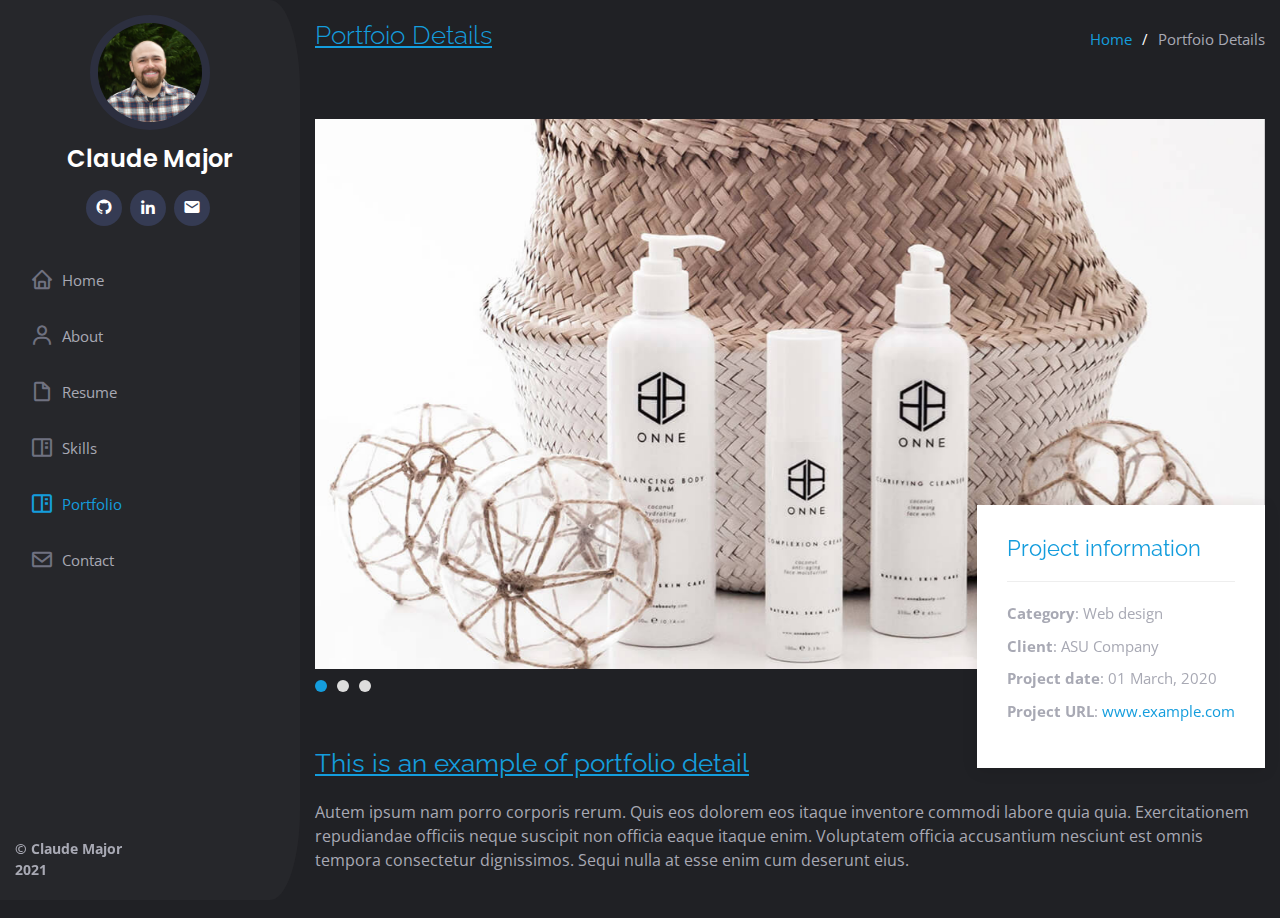
==== portfolio-details.html @ ec725df7 "first commit" ====
<!DOCTYPE html>
<html lang="en">

<head>
  <meta charset="utf-8">
  <meta content="width=device-width, initial-scale=1.0" name="viewport">

  <title>Claude's Portfolio - Home</title>
  <meta content="Claude Major's Full stack developer portfolio!" name="description">
  <meta content="Full stack developer, full stack engineer, web developer, software engineer, website, web developer" name="keywords">

  <!-- Favicons -->
  <link href="assets/img/claudeBig.JPG" rel="icon">
  <link href="assets/img/claudeBig.JPG" rel="apple-touch-icon">

  <!-- Google Fonts -->
  <link href="https://fonts.googleapis.com/css?family=Open+Sans:300,300i,400,400i,600,600i,700,700i|Raleway:300,300i,400,400i,500,500i,600,600i,700,700i|Poppins:300,300i,400,400i,500,500i,600,600i,700,700i" rel="stylesheet">

  <!-- Vendor CSS Files -->
  <link href="assets/vendor/bootstrap/css/bootstrap.min.css" rel="stylesheet">
  <link href="assets/vendor/devicon/devicon.min.css" rel="stylesheet">
  <link href="assets/vendor/icofont/icofont.min.css" rel="stylesheet">
  <link href="assets/vendor/boxicons/css/boxicons.min.css" rel="stylesheet">
  <link href="assets/vendor/venobox/venobox.css" rel="stylesheet">
  <link href="assets/vendor/owl.carousel/assets/owl.carousel.min.css" rel="stylesheet">
  <link href="assets/vendor/aos/aos.css" rel="stylesheet">

  <!-- Main CSS File -->
  <link href="assets/css/style.css" rel="stylesheet">

</head>

<body>

  <!-- ======= Mobile nav toggle button ======= -->
  <button type="button" class="mobile-nav-toggle d-xl-none"><i class="icofont-navigation-menu"></i></button>

  <!-- ======= Header ======= -->
  <header id="header">
    <div class="d-flex flex-column">

      <div class="profile">
        <img src="assets/img/scaled3700.JPG" alt="" class="img-fluid rounded-circle">
        <h1 class="text-light"><a href="index.html">Claude Major</a></h1>
        <div class="social-links mt-3 text-center">
          <a data-toggle="tooltip" data-placement="bottom" title="GitHub" href="https://github.com/ClauMaj" target="_blank" class="github"><i class="bx bxl-github"></i></a>
          <a data-toggle="tooltip" data-placement="bottom" title="LinkedIn" href="https://www.linkedin.com/in/claumaj/" target="_blank" class="linkedin "><i class="bx bxl-linkedin"></i></a>
          <a data-toggle="tooltip" data-placement="bottom" title="Gmail" href="mailto:claudiumajor@gmail.com" target="_blank" ><i class="bx bxs-envelope"></i></a>
        </div>
      </div>

      <nav class="nav-menu">
        <ul>
          <li ><a href="/index.html#hero"><i class="bx bx-home"></i> <span>Home</span></a></li>
          <li><a href="/index.html#about"><i class="bx bx-user"></i> <span>About</span></a></li>
          <li><a href="/index.html#resume"><i class="bx bx-file-blank"></i> <span>Resume</span></a></li>
          <li><a href="/index.html#services"><i class="bx bx-book-content"></i> Skills</a></li>
          <li class="active"><a href="/index.html#portfolio"><i class="bx bx-book-content"></i> Portfolio</a></li>
          <li><a href="/index.html#contact"><i class="bx bx-envelope"></i> Contact</a></li>

        </ul>

        <footer id="footer">
          <div class="container">
            <div class="copyright">
                <strong><span> &copy; Claude Major <br> 2021</span></strong>
            </div>
            <div class="credits">
            </div>
          </div>
        </footer><!-- End  Footer -->

      </nav><!-- .nav-menu -->
      <button type="button" class="mobile-nav-toggle d-xl-none"><i class="icofont-navigation-menu"></i></button>

    </div>
  </header><!-- End Header -->

  <main id="main">

    <!-- ======= Breadcrumbs ======= -->
    <section id="breadcrumbs" class="breadcrumbs">
      <div class="container">

        <div class="d-flex justify-content-between align-items-center">
          <h2>Portfoio Details</h2>
          <ol>
            <li><a href="index.html">Home</a></li>
            <li>Portfoio Details</li>
          </ol>
        </div>

      </div>
    </section><!-- End Breadcrumbs -->

    <!-- ======= Portfolio Details Section ======= -->
    <section id="portfolio-details" class="portfolio-details">
      <div class="container">

        <div class="portfolio-details-container">

          <div class="owl-carousel portfolio-details-carousel">
            <img src="assets/img/portfolio-details-1.jpg" class="img-fluid" alt="">
            <img src="assets/img/portfolio-details-2.jpg" class="img-fluid" alt="">
            <img src="assets/img/portfolio-details-3.jpg" class="img-fluid" alt="">
          </div>

          <div class="portfolio-info">
            <h3>Project information</h3>
            <ul>
              <li><strong>Category</strong>: Web design</li>
              <li><strong>Client</strong>: ASU Company</li>
              <li><strong>Project date</strong>: 01 March, 2020</li>
              <li><strong>Project URL</strong>: <a href="#">www.example.com</a></li>
            </ul>
          </div>

        </div>

        <div class="portfolio-description">
          <h2>This is an example of portfolio detail</h2>
          <p>
            Autem ipsum nam porro corporis rerum. Quis eos dolorem eos itaque inventore commodi labore quia quia. Exercitationem repudiandae officiis neque suscipit non officia eaque itaque enim. Voluptatem officia accusantium nesciunt est omnis tempora consectetur dignissimos. Sequi nulla at esse enim cum deserunt eius.
          </p>
        </div>

      </div>
    </section><!-- End Portfolio Details Section -->

  </main><!-- End #main -->


  <a href="#" class="back-to-top"><i class="icofont-simple-up"></i></a>

  <!-- Vendor JS Files -->
  <script src="assets/vendor/jquery/jquery.min.js"></script>
  <script src="assets/vendor/bootstrap/js/bootstrap.bundle.min.js"></script>
  <script src="assets/vendor/jquery.easing/jquery.easing.min.js"></script>
  <script src="assets/vendor/waypoints/jquery.waypoints.min.js"></script>
  <script src="assets/vendor/counterup/counterup.min.js"></script>
  <script src="assets/vendor/isotope-layout/isotope.pkgd.min.js"></script>
  <script src="assets/vendor/venobox/venobox.min.js"></script>
  <script src="assets/vendor/owl.carousel/owl.carousel.min.js"></script>
  <script src="assets/vendor/aos/aos.js"></script>

  <!-- Template Main JS File -->
  <script src="assets/js/main.js"></script>

</body>

</html>
---- assets/vendor/devicon/devicon.min.css ----
﻿@font-face{font-family:"devicon";src:url("fonts/devicon.eot?dvqgvl");src:url("fonts/devicon.eot?dvqgvl#iefix") format("embedded-opentype"),url("fonts/devicon.ttf?dvqgvl") format("truetype"),url("fonts/devicon.woff?dvqgvl") format("woff"),url("fonts/devicon.svg?dvqgvl#devicon") format("svg");font-weight:normal;font-style:normal;font-display:block}[class^=devicon-],[class*=" devicon-"]{font-family:"devicon" !important;speak:never;font-style:normal;font-weight:normal;font-variant:normal;text-transform:none;line-height:1;-webkit-font-smoothing:antialiased;-moz-osx-font-smoothing:grayscale}.devicon-xd-line:before{content:""}.devicon-xd-plain:before{content:""}.devicon-uwsgi-plain:before{content:""}.devicon-microsoftsqlserver-plain-wordmark:before{content:""}.devicon-microsoftsqlserver-plain:before{content:""}.devicon-sqlalchemy-original-wordmark:before,.devicon-sqlalchemy-plain-wordmark:before{content:""}.devicon-sqlalchemy-plain:before{content:""}.devicon-rocksdb-plain:before{content:""}.devicon-objectivec-plain:before{content:""}.devicon-kubernetes-plain-wordmark:before{content:""}.devicon-kubernetes-plain:before{content:""}.devicon-googlecloud-plain-wordmark:before{content:""}.devicon-googlecloud-plain:before{content:""}.devicon-flask-original-wordmark:before,.devicon-flask-plain-wordmark:before{content:""}.devicon-flask-original:before,.devicon-flask-plain:before{content:""}.devicon-firebase-plain-wordmark:before{content:""}.devicon-firebase-plain:before{content:""}.devicon-eleventy-plain:before{content:""}.devicon-appwrite-plain-wordmark:before,.devicon-appwrite-original-wordmark:before{content:""}.devicon-appwrite-plain:before,.devicon-appwrite-original:before{content:""}.devicon-bash-plain:before{content:""}.devicon-woocommerce-plain-wordmark:before{content:""}.devicon-woocommerce-plain:before{content:""}.devicon-typo3-plain-wordmark:before{content:""}.devicon-typo3-plain:before{content:""}.devicon-premierepro-plain:before{content:""}.devicon-nestjs-plain-wordmark:before{content:""}.devicon-nestjs-plain:before{content:""}.devicon-materialui-plain:before{content:""}.devicon-kotlin-plain-wordmark:before{content:""}.devicon-kotlin-plain:before{content:""}.devicon-jenkins-plain:before{content:""}.devicon-jenkins-line:before{content:""}.devicon-haxe-plain:before{content:""}.devicon-gatsby-plain-wordmark:before{content:""}.devicon-gatsby-plain:before{content:""}.devicon-flutter-plain:before{content:""}.devicon-composer-line-wordmark:before,.devicon-composer-plain-wordmark:before{content:""}.devicon-composer-line:before,.devicon-composer-plain:before{content:""}.devicon-aftereffects-plain:before{content:""}.devicon-yunohost-plain:before{content:""}.devicon-redux-original:before,.devicon-redux-plain:before{content:""}.devicon-clojurescript-plain:before{content:""}.devicon-clojure-line:before,.devicon-clojure-plain:before{content:""}.devicon-mocha-plain:before{content:""}.devicon-haskell-plain:before{content:""}.devicon-haskell-plain-wordmark:before{content:""}.devicon-codepen-original-wordmark:before{content:""}.devicon-codepen-plain:before,.devicon-codepen-original:before{content:""}.devicon-groovy-plain:before{content:""}.devicon-rust-plain:before{content:""}.devicon-scala-plain-wordmark:before{content:""}.devicon-scala-plain:before{content:""}.devicon-grails-plain:before{content:""}.devicon-sketch-line-wordmark:before{content:""}.devicon-sketch-line:before{content:""}.devicon-npm-original-wordmark:before{content:""}.devicon-ionic-original-wordmark:before{content:""}.devicon-ionic-original:before{content:""}.devicon-ember-original-wordmark:before,.devicon-ember-plain-wordmark:before{content:""}.devicon-electron-original-wordmark:before{content:""}.devicon-electron-original:before{content:""}.devicon-vagrant-plain-wordmark:before{content:""}.devicon-vagrant-plain:before{content:""}.devicon-yarn-plain-wordmark:before{content:""}.devicon-yarn-plain:before{content:""}.devicon-handlebars-plain-wordmark:before{content:""}.devicon-handlebars-plain:before{content:""}.devicon-couchdb-plain-wordmark:before{content:""}.devicon-couchdb-plain:before{content:""}.devicon-behance-plain-wordmark:before{content:""}.devicon-behance-plain:before{content:""}.devicon-linkedin-plain-wordmark:before{content:""}.devicon-linkedin-plain:before{content:""}.devicon-ceylon-plain:before{content:""}.devicon-elm-plain-wordmark:before{content:""}.devicon-elm-plain:before{content:""}.devicon-cakephp-plain-wordmark:before{content:""}.devicon-cakephp-plain:before{content:""}.devicon-stylus-original:before{content:""}.devicon-express-original-wordmark:before{content:""}.devicon-express-original:before{content:""}.devicon-devicon-plain-wordmark:before{content:""}.devicon-devicon-plain:before{content:""}.devicon-intellij-plain-wordmark:before{content:""}.devicon-intellij-plain:before{content:""}.devicon-pycharm-plain-wordmark:before{content:""}.devicon-pycharm-plain:before{content:""}.devicon-rubymine-plain-wordmark:before{content:""}.devicon-rubymine-plain:before{content:""}.devicon-webstorm-plain-wordmark:before{content:""}.devicon-webstorm-plain:before{content:""}.devicon-tomcat-line-wordmark:before{content:""}.devicon-tomcat-line:before{content:""}.devicon-vuejs-line-wordmark:before{content:""}.devicon-vuejs-line:before{content:""}.devicon-vuejs-plain-wordmark:before{content:""}.devicon-vuejs-plain:before{content:""}.devicon-swift-plain-wordmark:before{content:""}.devicon-swift-plain:before{content:""}.devicon-webpack-plain-wordmark:before{content:""}.devicon-webpack-plain:before{content:""}.devicon-visualstudio-plain-wordmark:before{content:""}.devicon-visualstudio-plain:before{content:""}.devicon-slack-plain-wordmark:before{content:""}.devicon-slack-plain:before{content:""}.devicon-sequelize-plain-wordmark:before{content:""}.devicon-sequelize-plain:before{content:""}.devicon-typescript-plain:before,.devicon-typescript-original:before{content:""}.devicon-babel-plain:before,.devicon-babel-original:before{content:""}.devicon-facebook-plain:before,.devicon-facebook-original:before{content:""}.devicon-google-plain-wordmark:before,.devicon-google-original-wordmark:before{content:""}.devicon-google-plain:before,.devicon-google-original:before{content:""}.devicon-twitter-original:before,.devicon-twitter-plain:before{content:""}.devicon-mocha:before{content:""}.devicon-jasmine-plain:before{content:""}.devicon-jasmine-wordmark:before{content:""}.devicon-gatling-plain:before{content:""}.devicon-gatling-plain-wordmark:before{content:""}.devicon-phpstorm-plain:before{content:""}.devicon-phpstorm-plain-wordmark:before{content:""}.devicon-sourcetree-original:before,.devicon-sourcetree-plain:before{content:""}.devicon-sourcetree-original-wordmark:before,.devicon-sourcetree-plain-wordmark:before{content:""}.devicon-ssh-original:before,.devicon-ssh-plain:before{content:""}.devicon-ssh-original-wordmark:before,.devicon-ssh-plain-wordmark:before{content:""}.devicon-jeet-plain:before{content:""}.devicon-jeet-plain-wordmark:before{content:""}.devicon-gitlab-plain:before{content:""}.devicon-gitlab-plain-wordmark:before{content:""}.devicon-github-original:before,.devicon-github-plain:before{content:""}.devicon-github-original-wordmark:before{content:""}.devicon-d3js-plain:before{content:""}.devicon-d3js-original:before{content:""}.devicon-confluence-original:before,.devicon-confluence-plain:before{content:""}.devicon-confluence-original-wordmark:before,.devicon-confluence-plain-wordmark:before{content:""}.devicon-bitbucket-original:before,.devicon-bitbucket-plain:before{content:""}.devicon-bitbucket-original-wordmark:before,.devicon-bitbucket-plain-wordmark:before{content:""}.devicon-gradle-plain:before{content:""}.devicon-gradle-plain-wordmark:before{content:""}.devicon-cucumber-plain:before{content:""}.devicon-cucumber-plain-wordmark:before{content:""}.devicon-protractor-plain:before{content:""}.devicon-protractor-plain-wordmark:before{content:""}.devicon-safari-line-wordmark:before{content:""}.devicon-safari-line:before{content:""}.devicon-safari-plain-wordmark:before{content:""}.devicon-safari-plain:before{content:""}.devicon-jetbrains-plain:before,.devicon-jetbrains-line:before,.devicon-jetbrains-line-wordmark:before,.devicon-jetbrains-plain-wordmark:before{content:""}.devicon-django-line:before,.devicon-django-line-wordmark:before{content:""}.devicon-django-plain:before,.devicon-django-plain-wordmark:before{content:""}.devicon-gimp-plain:before{content:""}.devicon-redhat-plain-wordmark:before{content:""}.devicon-redhat-plain:before{content:""}.devicon-cplusplus-line:before,.devicon-cplusplus-line-wordmark:before{content:""}.devicon-cplusplus-plain:before,.devicon-cplusplus-plain-wordmark:before{content:""}.devicon-csharp-line:before,.devicon-csharp-line-wordmark:before{content:""}.devicon-csharp-plain:before,.devicon-csharp-plain-wordmark:before{content:""}.devicon-c-line:before,.devicon-c-line-wordmark:before{content:""}.devicon-c-plain:before,.devicon-c-plain-wordmark:before{content:""}.devicon-nodewebkit-line-wordmark:before{content:""}.devicon-nodewebkit-line:before{content:""}.devicon-nodewebkit-plain-wordmark:before{content:""}.devicon-nodewebkit-plain:before{content:""}.devicon-nginx-original:before,.devicon-nginx-original-wordmark:before,.devicon-nginx-plain:before,.devicon-nginx-plain-wordmark:before{content:""}.devicon-erlang-plain-wordmark:before{content:""}.devicon-erlang-plain:before{content:""}.devicon-doctrine-line-wordmark:before{content:""}.devicon-doctrine-line:before{content:""}.devicon-doctrine-plain-wordmark:before{content:""}.devicon-doctrine-plain:before{content:""}.devicon-apache-line-wordmark:before{content:""}.devicon-apache-line:before{content:""}.devicon-apache-plain-wordmark:before{content:""}.devicon-apache-plain:before{content:""}.devicon-go-line:before{content:""}.devicon-redis-plain-wordmark:before{content:""}.devicon-redis-plain:before{content:""}.devicon-meteor-plain-wordmark:before{content:""}.devicon-meteor-plain:before{content:""}.devicon-heroku-line-wordmark:before,.devicon-heroku-original-wordmark:before{content:""}.devicon-heroku-line:before,.devicon-heroku-original:before{content:""}.devicon-heroku-plain-wordmark:before{content:""}.devicon-heroku-plain:before{content:""}.devicon-go-plain:before{content:""}.devicon-docker-plain-wordmark:before{content:""}.devicon-docker-plain:before{content:""}.devicon-symfony-original-wordmark:before,.devicon-symfony-plain-wordmark:before{content:""}.devicon-symfony-original:before,.devicon-symfony-plain:before{content:""}.devicon-react-original-wordmark:before,.devicon-react-plain-wordmark:before{content:""}.devicon-react-original:before,.devicon-react-plain:before{content:""}.devicon-amazonwebservices-original:before,.devicon-amazonwebservices-plain:before{content:""}.devicon-amazonwebservices-plain-wordmark:before{content:""}.devicon-android-plain-wordmark:before{content:""}.devicon-android-plain:before{content:""}.devicon-angularjs-plain-wordmark:before{content:""}.devicon-angularjs-plain:before{content:""}.devicon-appcelerator-original:before,.devicon-appcelerator-plain:before{content:""}.devicon-appcelerator-plain-wordmark:before{content:""}.devicon-apple-original:before,.devicon-apple-plain:before{content:""}.devicon-atom-original-wordmark:before,.devicon-atom-plain-wordmark:before{content:""}.devicon-atom-original:before,.devicon-atom-plain:before{content:""}.devicon-backbonejs-plain-wordmark:before{content:""}.devicon-backbonejs-plain:before{content:""}.devicon-bootstrap-plain-wordmark:before{content:""}.devicon-bootstrap-plain:before{content:""}.devicon-bower-line-wordmark:before{content:""}.devicon-bower-line:before{content:""}.devicon-bower-plain-wordmark:before{content:""}.devicon-bower-plain:before{content:""}.devicon-chrome-plain-wordmark:before{content:""}.devicon-chrome-plain:before{content:""}.devicon-codeigniter-plain-wordmark:before{content:""}.devicon-codeigniter-plain:before{content:""}.devicon-coffeescript-original-wordmark:before,.devicon-coffeescript-plain-wordmark:before{content:""}.devicon-coffeescript-original:before,.devicon-coffeescript-plain:before{content:""}.devicon-css3-plain-wordmark:before{content:""}.devicon-css3-plain:before{content:""}.devicon-debian-plain-wordmark:before{content:""}.devicon-debian-plain:before{content:""}.devicon-dot-net-plain-wordmark:before{content:""}.devicon-dot-net-plain:before{content:""}.devicon-drupal-plain-wordmark:before{content:""}.devicon-drupal-plain:before{content:""}.devicon-firefox-plain-wordmark:before{content:""}.devicon-firefox-plain:before{content:""}.devicon-foundation-plain-wordmark:before{content:""}.devicon-foundation-plain:before{content:""}.devicon-git-plain-wordmark:before{content:""}.devicon-git-plain:before{content:""}.devicon-grunt-line-wordmark:before{content:""}.devicon-grunt-line:before{content:""}.devicon-grunt-plain-wordmark:before{content:""}.devicon-grunt-plain:before{content:""}.devicon-gulp-plain:before{content:""}.devicon-html5-plain-wordmark:before{content:""}.devicon-html5-plain:before{content:""}.devicon-ie10-original:before,.devicon-ie10-plain:before{content:""}.devicon-illustrator-line:before{content:""}.devicon-illustrator-plain:before{content:""}.devicon-inkscape-plain-wordmark:before{content:""}.devicon-inkscape-plain:before{content:""}.devicon-java-plain-wordmark:before{content:""}.devicon-java-plain:before{content:""}.devicon-javascript-plain:before{content:""}.devicon-jquery-plain-wordmark:before{content:""}.devicon-jquery-plain:before{content:""}.devicon-krakenjs-plain-wordmark:before{content:""}.devicon-krakenjs-plain:before{content:""}.devicon-laravel-plain-wordmark:before{content:""}.devicon-laravel-plain:before{content:""}.devicon-less-plain-wordmark:before{content:""}.devicon-linux-plain:before{content:""}.devicon-mongodb-plain-wordmark:before{content:""}.devicon-mongodb-plain:before{content:""}.devicon-moodle-plain-wordmark:before{content:""}.devicon-moodle-plain:before{content:""}.devicon-mysql-plain-wordmark:before{content:""}.devicon-mysql-plain:before{content:""}.devicon-nodejs-plain-wordmark:before{content:""}.devicon-nodejs-plain:before{content:""}.devicon-oracle-original:before,.devicon-oracle-plain:before{content:""}.devicon-photoshop-line:before{content:""}.devicon-photoshop-plain:before{content:""}.devicon-php-plain:before{content:""}.devicon-postgresql-plain-wordmark:before{content:""}.devicon-postgresql-plain:before{content:""}.devicon-python-plain-wordmark:before{content:""}.devicon-python-plain:before{content:""}.devicon-rails-plain-wordmark:before{content:""}.devicon-rails-plain:before{content:""}.devicon-ruby-plain-wordmark:before{content:""}.devicon-ruby-plain:before{content:""}.devicon-sass-original:before,.devicon-sass-plain:before{content:""}.devicon-travis-plain-wordmark:before{content:""}.devicon-travis-plain:before{content:""}.devicon-trello-plain-wordmark:before{content:""}.devicon-trello-plain:before{content:""}.devicon-ubuntu-plain-wordmark:before{content:""}.devicon-ubuntu-plain:before{content:""}.devicon-vim-plain:before{content:""}.devicon-windows8-original-wordmark:before,.devicon-windows8-plain-wordmark:before{content:""}.devicon-windows8-original:before,.devicon-windows8-plain:before{content:""}.devicon-wordpress-plain-wordmark:before{content:""}.devicon-wordpress-plain:before{content:""}.devicon-yii-plain-wordmark:before{content:""}.devicon-yii-plain:before{content:""}.devicon-zend-plain-wordmark:before{content:""}.devicon-zend-plain:before{content:""}.devicon-aftereffects-plain.colored{color:#1f0740}.devicon-amazonwebservices-original.colored,.devicon-amazonwebservices-plain-wordmark.colored,.devicon-amazonwebservices-plain.colored{color:#f7a80d}.devicon-android-plain.colored,.devicon-android-plain-wordmark.colored{color:#a4c439}.devicon-angularjs-plain.colored,.devicon-angularjs-plain-wordmark.colored{color:#c4473a}.devicon-apache-plain.colored,.devicon-apache-plain-wordmark.colored,.devicon-apache-line.colored,.devicon-apache-line-wordmark.colored{color:#303284}.devicon-appcelerator-original.colored,.devicon-appcelerator-plain-wordmark.colored,.devicon-appcelerator-plain.colored{color:#ac162c}.devicon-apple-original.colored,.devicon-apple-plain.colored{color:#000}.devicon-appwrite-plain.colored,.devicon-appwrite-plain-wordmark.colored,.devicon-appwrite-original.colored,.devicon-appwrite-original-wordmark.colored{color:#f02e65}.devicon-atom-original.colored,.devicon-atom-original-wordmark.colored,.devicon-atom-plain.colored,.devicon-atom-plain-wordmark.colored{color:#67595d}.devicon-babel-plain.colored,.devicon-babel-original.colored{color:#f9dc3e}.devicon-backbonejs-plain.colored,.devicon-backbonejs-plain-wordmark.colored{color:#002a41}.devicon-bash-plain.colored{color:#293138}.devicon-behance-plain.colored,.devicon-behance-plain-wordmark.colored{color:#0071e0}.devicon-bitbucket-original.colored,.devicon-bitbucket-original-wordmark.colored,.devicon-bitbucket-plain.colored,.devicon-bitbucket-plain-wordmark.colored{color:#205081}.devicon-bootstrap-plain.colored,.devicon-bootstrap-plain-wordmark.colored{color:#59407f}.devicon-bower-plain.colored,.devicon-bower-plain-wordmark.colored,.devicon-bower-line.colored,.devicon-bower-line-wordmark.colored{color:#ef5734}.devicon-c-plain.colored,.devicon-c-plain-wordmark.colored,.devicon-c-line.colored,.devicon-c-line-wordmark.colored,.devicon-c-plain-wordmark.colored,.devicon-c-line-wordmark.colored{color:#03599c}.devicon-cakephp-plain.colored,.devicon-cakephp-plain-wordmark.colored{color:#d43d44}.devicon-ceylon-plain.colored{color:#ab710a}.devicon-chrome-plain.colored,.devicon-chrome-plain-wordmark.colored{color:#ce4e4e}.devicon-clojure-line.colored,.devicon-clojure-plain.colored,.devicon-clojure-plain.colored{color:#5881d8}.devicon-clojurescript-plain.colored{color:#96ca4b}.devicon-codeigniter-plain.colored,.devicon-codeigniter-plain-wordmark.colored{color:#ee4323}.devicon-codepen-plain.colored,.devicon-codepen-plain-wordmark.colored,.devicon-codepen-original.colored{color:#231f20}.devicon-coffeescript-original.colored,.devicon-coffeescript-original-wordmark.colored,.devicon-coffeescript-plain.colored,.devicon-coffeescript-plain-wordmark.colored{color:#28334c}.devicon-composer-line.colored,.devicon-composer-line-wordmark.colored,.devicon-composer-plain.colored,.devicon-composer-plain-wordmark.colored{color:#000}.devicon-confluence-original.colored,.devicon-confluence-original-wordmark.colored,.devicon-confluence-plain.colored,.devicon-confluence-plain-wordmark.colored{color:#205081}.devicon-couchdb-plain.colored,.devicon-couchdb-plain-wordmark.colored{color:#e42528}.devicon-cplusplus-plain.colored,.devicon-cplusplus-plain-wordmark.colored,.devicon-cplusplus-line.colored,.devicon-cplusplus-line-wordmark.colored,.devicon-cplusplus-plain-wordmark.colored,.devicon-cplusplus-line-wordmark.colored{color:#9c033a}.devicon-csharp-plain.colored,.devicon-csharp-plain-wordmark.colored,.devicon-csharp-line.colored,.devicon-csharp-line-wordmark.colored,.devicon-csharp-plain-wordmark.colored,.devicon-csharp-line-wordmark.colored{color:#68217a}.devicon-css3-plain.colored,.devicon-css3-plain-wordmark.colored{color:#3d8fc6}.devicon-cucumber-plain.colored,.devicon-cucumber-plain-wordmark.colored{color:#00a818}.devicon-d3js-plain.colored{color:#f7974e}.devicon-debian-plain.colored,.devicon-debian-plain-wordmark.colored{color:#a80030}.devicon-devicon-plain.colored,.devicon-devicon-plain-wordmark.colored{color:#60be86}.devicon-django-plain.colored,.devicon-django-plain-wordmark.colored,.devicon-django-line.colored,.devicon-django-line-wordmark.colored,.devicon-django-plain-wordmark.colored,.devicon-django-line-wordmark.colored{color:#003a2b}.devicon-docker-plain.colored,.devicon-docker-plain-wordmark.colored{color:#019bc6}.devicon-doctrine-plain.colored,.devicon-doctrine-plain-wordmark.colored,.devicon-doctrine-line.colored,.devicon-doctrine-line-wordmark.colored{color:#f56d39}.devicon-dot-net-plain.colored,.devicon-dot-net-plain-wordmark.colored{color:#1384c8}.devicon-drupal-plain.colored,.devicon-drupal-plain-wordmark.colored{color:#0073ba}.devicon-electron-original.colored,.devicon-electron-original-wordmark.colored{color:#47848f}.devicon-eleventy-plain.colored{color:#1f1f1f}.devicon-elm-plain.colored,.devicon-elm-plain-wordmark.colored{color:#34495e}.devicon-ember-original-wordmark.colored,.devicon-ember-plain-wordmark.colored{color:#dd3f24}.devicon-erlang-plain.colored,.devicon-erlang-plain-wordmark.colored{color:#a90533}.devicon-express-original.colored,.devicon-express-original-wordmark.colored{color:#444}.devicon-facebook-plain.colored,.devicon-facebook-original.colored{color:#3d5a98}.devicon-firebase-plain.colored,.devicon-firebase-plain-wordmark.colored{color:#f58220}.devicon-firefox-plain.colored,.devicon-firefox-plain-wordmark.colored{color:#dd732a}.devicon-flask-original.colored,.devicon-flask-original-wordmark.colored,.devicon-flask-plain.colored,.devicon-flask-plain-wordmark.colored{color:#010101}.devicon-flutter-plain.colored{color:#3fb6d3}.devicon-foundation-plain.colored,.devicon-foundation-plain-wordmark.colored{color:#008cba}.devicon-gatling-plain.colored,.devicon-gatling-plain-wordmark.colored{color:#e77500}.devicon-gatsby-plain.colored,.devicon-gatsby-plain-wordmark.colored{color:#64328b}.devicon-gimp-plain.colored{color:#716955}.devicon-git-plain.colored,.devicon-git-plain-wordmark.colored{color:#f34f29}.devicon-github-original.colored,.devicon-github-original-wordmark.colored,.devicon-github-plain.colored{color:#181616}.devicon-gitlab-plain.colored,.devicon-gitlab-plain-wordmark.colored{color:#e24329}.devicon-go-plain.colored,.devicon-go-line.colored{color:#000}.devicon-google-plain.colored,.devicon-google-plain-wordmark.colored,.devicon-google-original.colored,.devicon-google-original-wordmark.colored{color:#587dbd}.devicon-googlecloud-plain.colored,.devicon-googlecloud-plain-wordmark.colored{color:#557ebf}.devicon-gradle-plain.colored,.devicon-gradle-plain-wordmark.colored{color:#02303a}.devicon-grails-plain.colored{color:#feb672}.devicon-groovy-plain.colored{color:#619cbc}.devicon-grunt-plain.colored,.devicon-grunt-plain-wordmark.colored,.devicon-grunt-line.colored,.devicon-grunt-line-wordmark.colored{color:#fcaa1a}.devicon-gulp-plain.colored{color:#eb4a4b}.devicon-haskell-plain.colored,.devicon-haskell-plain-wordmark.colored{color:#5e5185}.devicon-handlebars-plain.colored,.devicon-handlebars-plain-wordmark.colored{color:#000}.devicon-haxe-plain.colored{color:#ea8220}.devicon-heroku-original.colored,.devicon-heroku-original-wordmark.colored,.devicon-heroku-plain.colored,.devicon-heroku-plain-wordmark.colored,.devicon-heroku-line.colored,.devicon-heroku-line-wordmark.colored,.devicon-heroku-original.colored,.devicon-heroku-original-wordmark.colored{color:#6762a6}.devicon-html5-plain.colored,.devicon-html5-plain-wordmark.colored{color:#e54d26}.devicon-ie10-original.colored,.devicon-ie10-plain.colored{color:#1ebbee}.devicon-illustrator-plain.colored,.devicon-illustrator-line.colored{color:#faa625}.devicon-inkscape-plain.colored,.devicon-inkscape-plain-wordmark.colored{color:#000}.devicon-intellij-plain.colored,.devicon-intellij-plain-wordmark.colored{color:#136ba2}.devicon-ionic-original.colored,.devicon-ionic-original-wordmark.colored{color:#4e8ef7}.devicon-jasmine-plain.colored,.devicon-jasmine-plain-wordmark.colored{color:#8a4182}.devicon-java-plain.colored,.devicon-java-plain-wordmark.colored{color:#ea2d2e}.devicon-javascript-plain.colored{color:#f0db4f}.devicon-jeet-plain.colored,.devicon-jeet-plain-wordmark.colored{color:#ff664a}.devicon-jenkins-line.colored,.devicon-jenkins-plain.colored{color:#f0d6b7}.devicon-jetbrains-plain.colored,.devicon-jetbrains-plain-wordmark.colored,.devicon-jetbrains-line.colored,.devicon-jetbrains-line-wordmark.colored,.devicon-jetbrains-line.colored,.devicon-jetbrains-line-wordmark.colored,.devicon-jetbrains-plain-wordmark.colored{color:#f68b1f}.devicon-jquery-plain.colored,.devicon-jquery-plain-wordmark.colored{color:#0769ad}.devicon-kotlin-plain.colored,.devicon-kotlin-plain-wordmark.colored{color:#7c6db2}.devicon-krakenjs-plain.colored,.devicon-krakenjs-plain-wordmark.colored{color:#0081c2}.devicon-kubernetes-plain.colored,.devicon-kubernetes-plain-wordmark.colored{color:#486bb3}.devicon-laravel-plain.colored,.devicon-laravel-plain-wordmark.colored{color:#fd4f31}.devicon-less-plain-wordmark.colored{color:#2a4d80}.devicon-linkedin-plain.colored,.devicon-linkedin-plain-wordmark.colored{color:#0076b2}.devicon-linux-plain.colored{color:#000}.devicon-materialui-plain.colored{color:#1fa6ca}.devicon-meteor-plain.colored,.devicon-meteor-plain-wordmark.colored{color:#df5052}.devicon-mocha-plain.colored{color:#8d6748}.devicon-mongodb-plain.colored,.devicon-mongodb-plain-wordmark.colored{color:#4faa41}.devicon-moodle-plain.colored,.devicon-moodle-plain-wordmark.colored{color:#f7931e}.devicon-mysql-plain.colored,.devicon-mysql-plain-wordmark.colored{color:#00618a}.devicon-nestjs-plain.colored,.devicon-nestjs-plain-wordmark.colored{color:#df234f}.devicon-nginx-original.colored,.devicon-nginx-original-wordmark.colored,.devicon-nginx-plain.colored,.devicon-nginx-plain-wordmark.colored,.devicon-nginx-original-wordmark.colored,.devicon-nginx-plain.colored,.devicon-nginx-plain-wordmark.colored{color:#090}.devicon-nodejs-plain.colored,.devicon-nodejs-plain-wordmark.colored{color:#83cd29}.devicon-nodewebkit-plain.colored,.devicon-nodewebkit-plain-wordmark.colored,.devicon-nodewebkit-line.colored,.devicon-nodewebkit-line-wordmark.colored{color:#3d3b47}.devicon-npm-original-wordmark.colored{color:#cb3837}.devicon-objectivec-plain.colored{color:#0b5a9d}.devicon-oracle-original.colored,.devicon-oracle-plain.colored{color:#ea1b22}.devicon-photoshop-plain.colored,.devicon-photoshop-line.colored{color:#80b5e2}.devicon-php-plain.colored{color:#6181b6}.devicon-phpstorm-plain.colored,.devicon-phpstorm-plain-wordmark.colored{color:#5058a6}.devicon-postgresql-plain.colored,.devicon-postgresql-plain-wordmark.colored{color:#336791}.devicon-premierepro-plain.colored{color:#2a0634}.devicon-protractor-plain.colored,.devicon-protractor-plain-wordmark.colored{color:#b7111d}.devicon-pycharm-plain.colored,.devicon-pycharm-plain-wordmark.colored{color:#4d8548}.devicon-python-plain.colored,.devicon-python-plain-wordmark.colored{color:#ffd845}.devicon-rails-plain.colored,.devicon-rails-plain-wordmark.colored{color:#a62c46}.devicon-react-original.colored,.devicon-react-original-wordmark.colored,.devicon-react-plain.colored,.devicon-react-plain-wordmark.colored{color:#61dafb}.devicon-redhat-plain.colored,.devicon-redhat-plain-wordmark.colored{color:#e93442}.devicon-redis-plain.colored,.devicon-redis-plain-wordmark.colored{color:#d82c20}.devicon-redux-original.colored,.devicon-redux-plain.colored{color:#764abc}.devicon-rocksdb-plain.colored{color:#f5be17}.devicon-ruby-plain.colored,.devicon-ruby-plain-wordmark.colored{color:#d91404}.devicon-rubymine-plain.colored,.devicon-rubymine-plain-wordmark.colored{color:#c12c4c}.devicon-rust-plain.colored{color:#000}.devicon-safari-plain.colored,.devicon-safari-plain-wordmark.colored,.devicon-safari-line-wordmark.colored,.devicon-safari-line.colored{color:#1b88ca}.devicon-sass-original.colored,.devicon-sass-plain.colored{color:#c69}.devicon-scala-plain.colored,.devicon-scala-plain-wordmark.colored{color:#de3423}.devicon-sequelize-plain.colored,.devicon-sequelize-plain-wordmark.colored,.devicon-sequelize-plain.colored,.devicon-sequelize-plain-wordmark.colored{color:#3b4b72}.devicon-sketch-line.colored,.devicon-sketch-line-wordmark.colored{color:#fdad00}.devicon-slack-plain.colored,.devicon-slack-plain-wordmark.colored{color:#2d333a}.devicon-sourcetree-original.colored,.devicon-sourcetree-original-wordmark.colored,.devicon-sourcetree-plain.colored,.devicon-sourcetree-plain-wordmark.colored{color:#205081}.devicon-sqlalchemy-plain.colored,.devicon-sqlalchemy-original-wordmark.colored,.devicon-sqlalchemy-plain-wordmark.colored{color:#333}.devicon-microsoftsqlserver-plain.colored,.devicon-microsoftsqlserver-plain-wordmark.colored{color:#909daa}.devicon-ssh-original.colored,.devicon-ssh-original-wordmark.colored,.devicon-ssh-plain.colored,.devicon-ssh-plain-wordmark.colored{color:#231f20}.devicon-stylus-original.colored{color:#333}.devicon-swift-plain.colored,.devicon-swift-plain-wordmark.colored{color:#f05138}.devicon-symfony-original.colored,.devicon-symfony-original-wordmark.colored,.devicon-symfony-plain.colored,.devicon-symfony-plain-wordmark.colored{color:#1a171b}.devicon-tomcat-line.colored,.devicon-tomcat-line-wordmark.colored{color:#d1a41a}.devicon-travis-plain.colored,.devicon-travis-plain-wordmark.colored{color:#bb2031}.devicon-trello-plain.colored,.devicon-trello-plain-wordmark.colored{color:#23719f}.devicon-twitter-original.colored,.devicon-twitter-plain.colored{color:#1da1f2}.devicon-typescript-plain.colored,.devicon-typescript-original.colored{color:#007acc}.devicon-typo3-plain.colored,.devicon-typo3-plain-wordmark.colored{color:#f49700}.devicon-ubuntu-plain.colored,.devicon-ubuntu-plain-wordmark.colored{color:#dd4814}.devicon-uwsgi-plain.colored{color:#bad05e}.devicon-vagrant-plain.colored,.devicon-vagrant-plain-wordmark.colored{color:#127eff}.devicon-vim-plain.colored{color:#179a33}.devicon-visualstudio-plain.colored,.devicon-visualstudio-plain-wordmark.colored{color:#68217a}.devicon-vuejs-plain.colored,.devicon-vuejs-plain-wordmark.colored,.devicon-vuejs-line.colored,.devicon-vuejs-line-wordmark.colored{color:#41b883}.devicon-webpack-plain.colored,.devicon-webpack-plain-wordmark.colored{color:#1c78c0}.devicon-webstorm-plain.colored,.devicon-webstorm-plain-wordmark.colored{color:#2788b5}.devicon-windows8-original.colored,.devicon-windows8-original-wordmark.colored,.devicon-windows8-plain.colored,.devicon-windows8-plain-wordmark.colored{color:#00adef}.devicon-woocommerce-plain.colored,.devicon-woocommerce-plain-wordmark.colored{color:#7f54b3}.devicon-wordpress-plain.colored,.devicon-wordpress-plain-wordmark.colored{color:#494949}.devicon-xd-plain.colored,.devicon-xd-line.colored{color:#dd80bc}.devicon-yarn-plain.colored,.devicon-yarn-plain-wordmark.colored{color:#2c8ebb}.devicon-yii-plain.colored,.devicon-yii-plain-wordmark.colored{color:#0073bb}.devicon-yunohost-plain.colored{color:#fff}.devicon-zend-plain.colored,.devicon-zend-plain-wordmark.colored{color:#68b604}
---- assets/vendor/venobox/venobox.css ----
/* ------ venobox.css --------*/
.vbox-overlay *, .vbox-overlay *:before, .vbox-overlay *:after{
    -webkit-backface-visibility: hidden;
    -webkit-box-sizing:border-box;
    -moz-box-sizing:border-box;
    box-sizing:border-box;
}
.vbox-overlay * { 
    -webkit-backface-visibility: visible;
    backface-visibility: visible;
}
.vbox-overlay{
    display: -webkit-flex;
    display: flex;
    -webkit-flex-direction: column;
    flex-direction: column;
    -webkit-justify-content: center;
    justify-content: center;
    -webkit-align-items: center;
    align-items: center;
    position: fixed;
    left: 0;
    top: 0;
    bottom: 0;
    right: 0;
    z-index: 999999;
}

/* ----- navigation ----- */
.vbox-title{
    width: 100%;
    height: 40px;
    float: left;
    text-align: center;
    line-height: 28px;
    font-size: 12px;
    padding: 6px 50px;
    overflow: hidden;
    position: fixed;
    display: none;
    left: 0;
    z-index: 89;
}
.vbox-close{
    cursor: pointer;
    position: fixed;
    top: -1px;
    right: 0;
    width: 50px;
    height: 40px;
    padding: 6px;
    display: block;
    background-position:10px center;
    overflow: hidden;
    font-size: 24px;
    line-height: 1;
    text-align: center;
    z-index: 99;
}
.vbox-left{
    cursor: pointer;
    position: fixed;
    left: 0;
    height: 40px;
    overflow: hidden;
    line-height: 28px;
    font-size: 12px;
    z-index: 99;
    display: flex;
    align-items:center;
}
.vbox-num{
    display: inline-block;
    margin: 6px 0 6px 15px;
}
/* ----- Social share ----- */
.vbox-share{
    line-height: 28px;
    font-size: 12px;
    overflow: hidden;
    position: fixed;
    left: 0;
    z-index: 98;
    display: flex;
    align-items:center;
    justify-content: center;
    width: 100%;
    text-align: center;
}
.vbox-share svg{
    max-height: 28px;
    width: 28px;
    z-index: 10;
    margin-left: 12px;
    margin-top: 6px;
    margin-bottom: 6px;
    vertical-align: middle;
}


/* ----- navigation ARROWS ----- */
.vbox-next, .vbox-prev{
    position: fixed;
    top: 50%;
    margin-top: -15px;
    overflow: hidden;
    cursor: pointer;
    display: block;
    width: 45px;
    height: 45px;
    z-index: 99;
}
.vbox-next span, .vbox-prev span{
    position: relative;
    width: 20px;
    height: 20px;
    border: 2px solid transparent;
    border-top-color: #B6B6B6;
    border-right-color: #B6B6B6;
    text-indent: -100px;
    position: absolute;
    top: 8px;
    display: block;
}
.vbox-prev{
    left: 15px;
}
.vbox-next{
    right: 15px;
}
.vbox-prev span{
    left: 10px;
    -ms-transform: rotate(-135deg);
    -webkit-transform: rotate(-135deg);
    transform: rotate(-135deg);
}
.vbox-next span{
    -ms-transform: rotate(45deg);
    -webkit-transform: rotate(45deg);
    transform: rotate(45deg);
    right: 10px;
}
/* ------- inline window ------ */
.vbox-inline{
    width: 420px;
    height: 315px;
    height: 70vh;
    padding: 10px;
    background: #fff;
    margin: 0 auto;
    overflow: auto;
    text-align: left;
}
/* ------- Video & iFrames window ------ */
.venoframe{
    max-width: 100%;
    width: 100%;
    border: none;
    width: 100%;
    height: 260px;
    height: 70vh;
}
.venoframe.vbvid{
    height: 260px;
}
@media (min-width: 768px) {
    .venoframe, .vbox-inline{
        width: 90%;
        height: 360px;
        height: 70vh;
    }
    .venoframe.vbvid{
        width: 640px;
        height: 360px;
    }
}
@media (min-width: 992px) {
    .venoframe, .vbox-inline{
        max-width: 1200px;
        width: 80%;
        height: 540px;
        height: 70vh;
    }
    .venoframe.vbvid{
        width: 960px;
        height: 540px;
    }
}
/* 
Please do NOT edit this part! 
or at least read this note: http://i.imgur.com/7C0ws9e.gif
*/
.vbox-open{
    overflow: hidden;
}
.vbox-container{
    position: absolute;
    left: 0;
    right: 0;
    top: 0;
    bottom: 0;
    overflow-x: hidden;
    overflow-y: scroll;
    overflow-scrolling: touch;
    -webkit-overflow-scrolling: touch;
    z-index: 20;
    max-height: 100%;

}

.vbox-content{
    text-align: center;
    float: left;
    width: 100%;
    position: relative;
    overflow: hidden;
    padding: 20px 4%;
}
.vbox-container img{
    max-width: 100%;
    height: auto;
}
.vbox-figlio{
    box-shadow: 0 0 12px rgba(0,0,0,0.19), 0 6px 6px rgba(0,0,0,0.23);
    max-width: 100%;
    text-align: initial;
}
img.vbox-figlio{
    -webkit-user-select: none;
-khtml-user-select: none;
-moz-user-select: none;
-o-user-select: none;
user-select: none;
}
.vbox-content.swipe-left{
    margin-left: -200px !important;
}
.vbox-content.swipe-right{
    margin-left: 200px !important;
}
.vbox-animated{
    webkit-transition: margin 300ms ease-out;
    transition: margin 300ms ease-out;
}

/* ---------- preloader ----------
 * SPINKIT 
 * http://tobiasahlin.com/spinkit/
-------------------------------- */
.sk-double-bounce,.sk-rotating-plane{width:40px;height:40px;margin:40px auto}.sk-rotating-plane{background-color:#333;-webkit-animation:sk-rotatePlane 1.2s infinite ease-in-out;animation:sk-rotatePlane 1.2s infinite ease-in-out}@-webkit-keyframes sk-rotatePlane{0%{-webkit-transform:perspective(120px) rotateX(0) rotateY(0);transform:perspective(120px) rotateX(0) rotateY(0)}50%{-webkit-transform:perspective(120px) rotateX(-180.1deg) rotateY(0);transform:perspective(120px) rotateX(-180.1deg) rotateY(0)}100%{-webkit-transform:perspective(120px) rotateX(-180deg) rotateY(-179.9deg);transform:perspective(120px) rotateX(-180deg) rotateY(-179.9deg)}}@keyframes sk-rotatePlane{0%{-webkit-transform:perspective(120px) rotateX(0) rotateY(0);transform:perspective(120px) rotateX(0) rotateY(0)}50%{-webkit-transform:perspective(120px) rotateX(-180.1deg) rotateY(0);transform:perspective(120px) rotateX(-180.1deg) rotateY(0)}100%{-webkit-transform:perspective(120px) rotateX(-180deg) rotateY(-179.9deg);transform:perspective(120px) rotateX(-180deg) rotateY(-179.9deg)}}.sk-double-bounce{position:relative}.sk-double-bounce .sk-child{width:100%;height:100%;border-radius:50%;background-color:#333;opacity:.6;position:absolute;top:0;left:0;-webkit-animation:sk-doubleBounce 2s infinite ease-in-out;animation:sk-doubleBounce 2s infinite ease-in-out}.sk-chasing-dots .sk-child,.sk-spinner-pulse,.sk-three-bounce .sk-child{background-color:#333;border-radius:100%}.sk-double-bounce .sk-double-bounce2{-webkit-animation-delay:-1s;animation-delay:-1s}@-webkit-keyframes sk-doubleBounce{0%,100%{-webkit-transform:scale(0);transform:scale(0)}50%{-webkit-transform:scale(1);transform:scale(1)}}@keyframes sk-doubleBounce{0%,100%{-webkit-transform:scale(0);transform:scale(0)}50%{-webkit-transform:scale(1);transform:scale(1)}}.sk-wave{margin:40px auto;width:50px;height:40px;text-align:center;font-size:10px}.sk-wave .sk-rect{background-color:#333;height:100%;width:6px;display:inline-block;-webkit-animation:sk-waveStretchDelay 1.2s infinite ease-in-out;animation:sk-waveStretchDelay 1.2s infinite ease-in-out}.sk-wave .sk-rect1{-webkit-animation-delay:-1.2s;animation-delay:-1.2s}.sk-wave .sk-rect2{-webkit-animation-delay:-1.1s;animation-delay:-1.1s}.sk-wave .sk-rect3{-webkit-animation-delay:-1s;animation-delay:-1s}.sk-wave .sk-rect4{-webkit-animation-delay:-.9s;animation-delay:-.9s}.sk-wave .sk-rect5{-webkit-animation-delay:-.8s;animation-delay:-.8s}@-webkit-keyframes sk-waveStretchDelay{0%,100%,40%{-webkit-transform:scaleY(.4);transform:scaleY(.4)}20%{-webkit-transform:scaleY(1);transform:scaleY(1)}}@keyframes sk-waveStretchDelay{0%,100%,40%{-webkit-transform:scaleY(.4);transform:scaleY(.4)}20%{-webkit-transform:scaleY(1);transform:scaleY(1)}}.sk-wandering-cubes{margin:40px auto;width:40px;height:40px;position:relative}.sk-wandering-cubes .sk-cube{background-color:#333;width:10px;height:10px;position:absolute;top:0;left:0;-webkit-animation:sk-wanderingCube 1.8s ease-in-out -1.8s infinite both;animation:sk-wanderingCube 1.8s ease-in-out -1.8s infinite both}.sk-chasing-dots,.sk-spinner-pulse{width:40px;height:40px;margin:40px auto}.sk-wandering-cubes .sk-cube2{-webkit-animation-delay:-.9s;animation-delay:-.9s}@-webkit-keyframes sk-wanderingCube{0%{-webkit-transform:rotate(0);transform:rotate(0)}25%{-webkit-transform:translateX(30px) rotate(-90deg) scale(.5);transform:translateX(30px) rotate(-90deg) scale(.5)}50%{-webkit-transform:translateX(30px) translateY(30px) rotate(-179deg);transform:translateX(30px) translateY(30px) rotate(-179deg)}50.1%{-webkit-transform:translateX(30px) translateY(30px) rotate(-180deg);transform:translateX(30px) translateY(30px) rotate(-180deg)}75%{-webkit-transform:translateX(0) translateY(30px) rotate(-270deg) scale(.5);transform:translateX(0) translateY(30px) rotate(-270deg) scale(.5)}100%{-webkit-transform:rotate(-360deg);transform:rotate(-360deg)}}@keyframes sk-wanderingCube{0%{-webkit-transform:rotate(0);transform:rotate(0)}25%{-webkit-transform:translateX(30px) rotate(-90deg) scale(.5);transform:translateX(30px) rotate(-90deg) scale(.5)}50%{-webkit-transform:translateX(30px) translateY(30px) rotate(-179deg);transform:translateX(30px) translateY(30px) rotate(-179deg)}50.1%{-webkit-transform:translateX(30px) translateY(30px) rotate(-180deg);transform:translateX(30px) translateY(30px) rotate(-180deg)}75%{-webkit-transform:translateX(0) translateY(30px) rotate(-270deg) scale(.5);transform:translateX(0) translateY(30px) rotate(-270deg) scale(.5)}100%{-webkit-transform:rotate(-360deg);transform:rotate(-360deg)}}.sk-spinner-pulse{-webkit-animation:sk-pulseScaleOut 1s infinite ease-in-out;animation:sk-pulseScaleOut 1s infinite ease-in-out}@-webkit-keyframes sk-pulseScaleOut{0%{-webkit-transform:scale(0);transform:scale(0)}100%{-webkit-transform:scale(1);transform:scale(1);opacity:0}}@keyframes sk-pulseScaleOut{0%{-webkit-transform:scale(0);transform:scale(0)}100%{-webkit-transform:scale(1);transform:scale(1);opacity:0}}.sk-chasing-dots{position:relative;text-align:center;-webkit-animation:sk-chasingDotsRotate 2s infinite linear;animation:sk-chasingDotsRotate 2s infinite linear}.sk-chasing-dots .sk-child{width:60%;height:60%;display:inline-block;position:absolute;top:0;-webkit-animation:sk-chasingDotsBounce 2s infinite ease-in-out;animation:sk-chasingDotsBounce 2s infinite ease-in-out}.sk-chasing-dots .sk-dot2{top:auto;bottom:0;-webkit-animation-delay:-1s;animation-delay:-1s}@-webkit-keyframes sk-chasingDotsRotate{100%{-webkit-transform:rotate(360deg);transform:rotate(360deg)}}@keyframes sk-chasingDotsRotate{100%{-webkit-transform:rotate(360deg);transform:rotate(360deg)}}@-webkit-keyframes sk-chasingDotsBounce{0%,100%{-webkit-transform:scale(0);transform:scale(0)}50%{-webkit-transform:scale(1);transform:scale(1)}}@keyframes sk-chasingDotsBounce{0%,100%{-webkit-transform:scale(0);transform:scale(0)}50%{-webkit-transform:scale(1);transform:scale(1)}}.sk-three-bounce{margin:40px auto;width:80px;text-align:center}.sk-three-bounce .sk-child{width:20px;height:20px;display:inline-block;-webkit-animation:sk-three-bounce 1.4s ease-in-out 0s infinite both;animation:sk-three-bounce 1.4s ease-in-out 0s infinite both}.sk-circle .sk-child:before,.sk-fading-circle .sk-circle:before{display:block;border-radius:100%;content:'';background-color:#333}.sk-three-bounce .sk-bounce1{-webkit-animation-delay:-.32s;animation-delay:-.32s}.sk-three-bounce .sk-bounce2{-webkit-animation-delay:-.16s;animation-delay:-.16s}@-webkit-keyframes sk-three-bounce{0%,100%,80%{-webkit-transform:scale(0);transform:scale(0)}40%{-webkit-transform:scale(1);transform:scale(1)}}@keyframes sk-three-bounce{0%,100%,80%{-webkit-transform:scale(0);transform:scale(0)}40%{-webkit-transform:scale(1);transform:scale(1)}}.sk-circle{margin:40px auto;width:40px;height:40px;position:relative}.sk-circle .sk-child{width:100%;height:100%;position:absolute;left:0;top:0}.sk-circle .sk-child:before{margin:0 auto;width:15%;height:15%;-webkit-animation:sk-circleBounceDelay 1.2s infinite ease-in-out both;animation:sk-circleBounceDelay 1.2s infinite ease-in-out both}.sk-circle .sk-circle2{-webkit-transform:rotate(30deg);-ms-transform:rotate(30deg);transform:rotate(30deg)}.sk-circle .sk-circle3{-webkit-transform:rotate(60deg);-ms-transform:rotate(60deg);transform:rotate(60deg)}.sk-circle .sk-circle4{-webkit-transform:rotate(90deg);-ms-transform:rotate(90deg);transform:rotate(90deg)}.sk-circle .sk-circle5{-webkit-transform:rotate(120deg);-ms-transform:rotate(120deg);transform:rotate(120deg)}.sk-circle .sk-circle6{-webkit-transform:rotate(150deg);-ms-transform:rotate(150deg);transform:rotate(150deg)}.sk-circle .sk-circle7{-webkit-transform:rotate(180deg);-ms-transform:rotate(180deg);transform:rotate(180deg)}.sk-circle .sk-circle8{-webkit-transform:rotate(210deg);-ms-transform:rotate(210deg);transform:rotate(210deg)}.sk-circle .sk-circle9{-webkit-transform:rotate(240deg);-ms-transform:rotate(240deg);transform:rotate(240deg)}.sk-circle .sk-circle10{-webkit-transform:rotate(270deg);-ms-transform:rotate(270deg);transform:rotate(270deg)}.sk-circle .sk-circle11{-webkit-transform:rotate(300deg);-ms-transform:rotate(300deg);transform:rotate(300deg)}.sk-circle .sk-circle12{-webkit-transform:rotate(330deg);-ms-transform:rotate(330deg);transform:rotate(330deg)}.sk-circle .sk-circle2:before{-webkit-animation-delay:-1.1s;animation-delay:-1.1s}.sk-circle .sk-circle3:before{-webkit-animation-delay:-1s;animation-delay:-1s}.sk-circle .sk-circle4:before{-webkit-animation-delay:-.9s;animation-delay:-.9s}.sk-circle .sk-circle5:before{-webkit-animation-delay:-.8s;animation-delay:-.8s}.sk-circle .sk-circle6:before{-webkit-animation-delay:-.7s;animation-delay:-.7s}.sk-circle .sk-circle7:before{-webkit-animation-delay:-.6s;animation-delay:-.6s}.sk-circle .sk-circle8:before{-webkit-animation-delay:-.5s;animation-delay:-.5s}.sk-circle .sk-circle9:before{-webkit-animation-delay:-.4s;animation-delay:-.4s}.sk-circle .sk-circle10:before{-webkit-animation-delay:-.3s;animation-delay:-.3s}.sk-circle .sk-circle11:before{-webkit-animation-delay:-.2s;animation-delay:-.2s}.sk-circle .sk-circle12:before{-webkit-animation-delay:-.1s;animation-delay:-.1s}@-webkit-keyframes sk-circleBounceDelay{0%,100%,80%{-webkit-transform:scale(0);transform:scale(0)}40%{-webkit-transform:scale(1);transform:scale(1)}}@keyframes sk-circleBounceDelay{0%,100%,80%{-webkit-transform:scale(0);transform:scale(0)}40%{-webkit-transform:scale(1);transform:scale(1)}}.sk-cube-grid{width:40px;height:40px;margin:40px auto}.sk-cube-grid .sk-cube{width:33.33%;height:33.33%;background-color:#333;float:left;-webkit-animation:sk-cubeGridScaleDelay 1.3s infinite ease-in-out;animation:sk-cubeGridScaleDelay 1.3s infinite ease-in-out}.sk-cube-grid .sk-cube1{-webkit-animation-delay:.2s;animation-delay:.2s}.sk-cube-grid .sk-cube2{-webkit-animation-delay:.3s;animation-delay:.3s}.sk-cube-grid .sk-cube3{-webkit-animation-delay:.4s;animation-delay:.4s}.sk-cube-grid .sk-cube4{-webkit-animation-delay:.1s;animation-delay:.1s}.sk-cube-grid .sk-cube5{-webkit-animation-delay:.2s;animation-delay:.2s}.sk-cube-grid .sk-cube6{-webkit-animation-delay:.3s;animation-delay:.3s}.sk-cube-grid .sk-cube7{-webkit-animation-delay:0ms;animation-delay:0ms}.sk-cube-grid .sk-cube8{-webkit-animation-delay:.1s;animation-delay:.1s}.sk-cube-grid .sk-cube9{-webkit-animation-delay:.2s;animation-delay:.2s}@-webkit-keyframes sk-cubeGridScaleDelay{0%,100%,70%{-webkit-transform:scale3D(1,1,1);transform:scale3D(1,1,1)}35%{-webkit-transform:scale3D(0,0,1);transform:scale3D(0,0,1)}}@keyframes sk-cubeGridScaleDelay{0%,100%,70%{-webkit-transform:scale3D(1,1,1);transform:scale3D(1,1,1)}35%{-webkit-transform:scale3D(0,0,1);transform:scale3D(0,0,1)}}.sk-fading-circle{margin:40px auto;width:40px;height:40px;position:relative}.sk-fading-circle .sk-circle{width:100%;height:100%;position:absolute;left:0;top:0}.sk-fading-circle .sk-circle:before{margin:0 auto;width:15%;height:15%;-webkit-animation:sk-circleFadeDelay 1.2s infinite ease-in-out both;animation:sk-circleFadeDelay 1.2s infinite ease-in-out both}.sk-fading-circle .sk-circle2{-webkit-transform:rotate(30deg);-ms-transform:rotate(30deg);transform:rotate(30deg)}.sk-fading-circle .sk-circle3{-webkit-transform:rotate(60deg);-ms-transform:rotate(60deg);transform:rotate(60deg)}.sk-fading-circle .sk-circle4{-webkit-transform:rotate(90deg);-ms-transform:rotate(90deg);transform:rotate(90deg)}.sk-fading-circle .sk-circle5{-webkit-transform:rotate(120deg);-ms-transform:rotate(120deg);transform:rotate(120deg)}.sk-fading-circle .sk-circle6{-webkit-transform:rotate(150deg);-ms-transform:rotate(150deg);transform:rotate(150deg)}.sk-fading-circle .sk-circle7{-webkit-transform:rotate(180deg);-ms-transform:rotate(180deg);transform:rotate(180deg)}.sk-fading-circle .sk-circle8{-webkit-transform:rotate(210deg);-ms-transform:rotate(210deg);transform:rotate(210deg)}.sk-fading-circle .sk-circle9{-webkit-transform:rotate(240deg);-ms-transform:rotate(240deg);transform:rotate(240deg)}.sk-fading-circle .sk-circle10{-webkit-transform:rotate(270deg);-ms-transform:rotate(270deg);transform:rotate(270deg)}.sk-fading-circle .sk-circle11{-webkit-transform:rotate(300deg);-ms-transform:rotate(300deg);transform:rotate(300deg)}.sk-fading-circle .sk-circle12{-webkit-transform:rotate(330deg);-ms-transform:rotate(330deg);transform:rotate(330deg)}.sk-fading-circle .sk-circle2:before{-webkit-animation-delay:-1.1s;animation-delay:-1.1s}.sk-fading-circle .sk-circle3:before{-webkit-animation-delay:-1s;animation-delay:-1s}.sk-fading-circle .sk-circle4:before{-webkit-animation-delay:-.9s;animation-delay:-.9s}.sk-fading-circle .sk-circle5:before{-webkit-animation-delay:-.8s;animation-delay:-.8s}.sk-fading-circle .sk-circle6:before{-webkit-animation-delay:-.7s;animation-delay:-.7s}.sk-fading-circle .sk-circle7:before{-webkit-animation-delay:-.6s;animation-delay:-.6s}.sk-fading-circle .sk-circle8:before{-webkit-animation-delay:-.5s;animation-delay:-.5s}.sk-fading-circle .sk-circle9:before{-webkit-animation-delay:-.4s;animation-delay:-.4s}.sk-fading-circle .sk-circle10:before{-webkit-animation-delay:-.3s;animation-delay:-.3s}.sk-fading-circle .sk-circle11:before{-webkit-animation-delay:-.2s;animation-delay:-.2s}.sk-fading-circle .sk-circle12:before{-webkit-animation-delay:-.1s;animation-delay:-.1s}@-webkit-keyframes sk-circleFadeDelay{0%,100%,39%{opacity:0}40%{opacity:1}}@keyframes sk-circleFadeDelay{0%,100%,39%{opacity:0}40%{opacity:1}}.sk-folding-cube{margin:40px auto;width:40px;height:40px;position:relative;-webkit-transform:rotateZ(45deg);transform:rotateZ(45deg)}.sk-folding-cube .sk-cube{float:left;width:50%;height:50%;position:relative;-webkit-transform:scale(1.1);-ms-transform:scale(1.1);transform:scale(1.1)}.sk-folding-cube .sk-cube:before{content:'';position:absolute;top:0;left:0;width:100%;height:100%;background-color:#333;-webkit-animation:sk-foldCubeAngle 2.4s infinite linear both;animation:sk-foldCubeAngle 2.4s infinite linear both;-webkit-transform-origin:100% 100%;-ms-transform-origin:100% 100%;transform-origin:100% 100%}.sk-folding-cube .sk-cube2{-webkit-transform:scale(1.1) rotateZ(90deg);transform:scale(1.1) rotateZ(90deg)}.sk-folding-cube .sk-cube3{-webkit-transform:scale(1.1) rotateZ(180deg);transform:scale(1.1) rotateZ(180deg)}.sk-folding-cube .sk-cube4{-webkit-transform:scale(1.1) rotateZ(270deg);transform:scale(1.1) rotateZ(270deg)}.sk-folding-cube .sk-cube2:before{-webkit-animation-delay:.3s;animation-delay:.3s}.sk-folding-cube .sk-cube3:before{-webkit-animation-delay:.6s;animation-delay:.6s}.sk-folding-cube .sk-cube4:before{-webkit-animation-delay:.9s;animation-delay:.9s}@-webkit-keyframes sk-foldCubeAngle{0%,10%{-webkit-transform:perspective(140px) rotateX(-180deg);transform:perspective(140px) rotateX(-180deg);opacity:0}25%,75%{-webkit-transform:perspective(140px) rotateX(0);transform:perspective(140px) rotateX(0);opacity:1}100%,90%{-webkit-transform:perspective(140px) rotateY(180deg);transform:perspective(140px) rotateY(180deg);opacity:0}}@keyframes sk-foldCubeAngle{0%,10%{-webkit-transform:perspective(140px) rotateX(-180deg);transform:perspective(140px) rotateX(-180deg);opacity:0}25%,75%{-webkit-transform:perspective(140px) rotateX(0);transform:perspective(140px) rotateX(0);opacity:1}100%,90%{-webkit-transform:perspective(140px) rotateY(180deg);transform:perspective(140px) rotateY(180deg);opacity:0}}
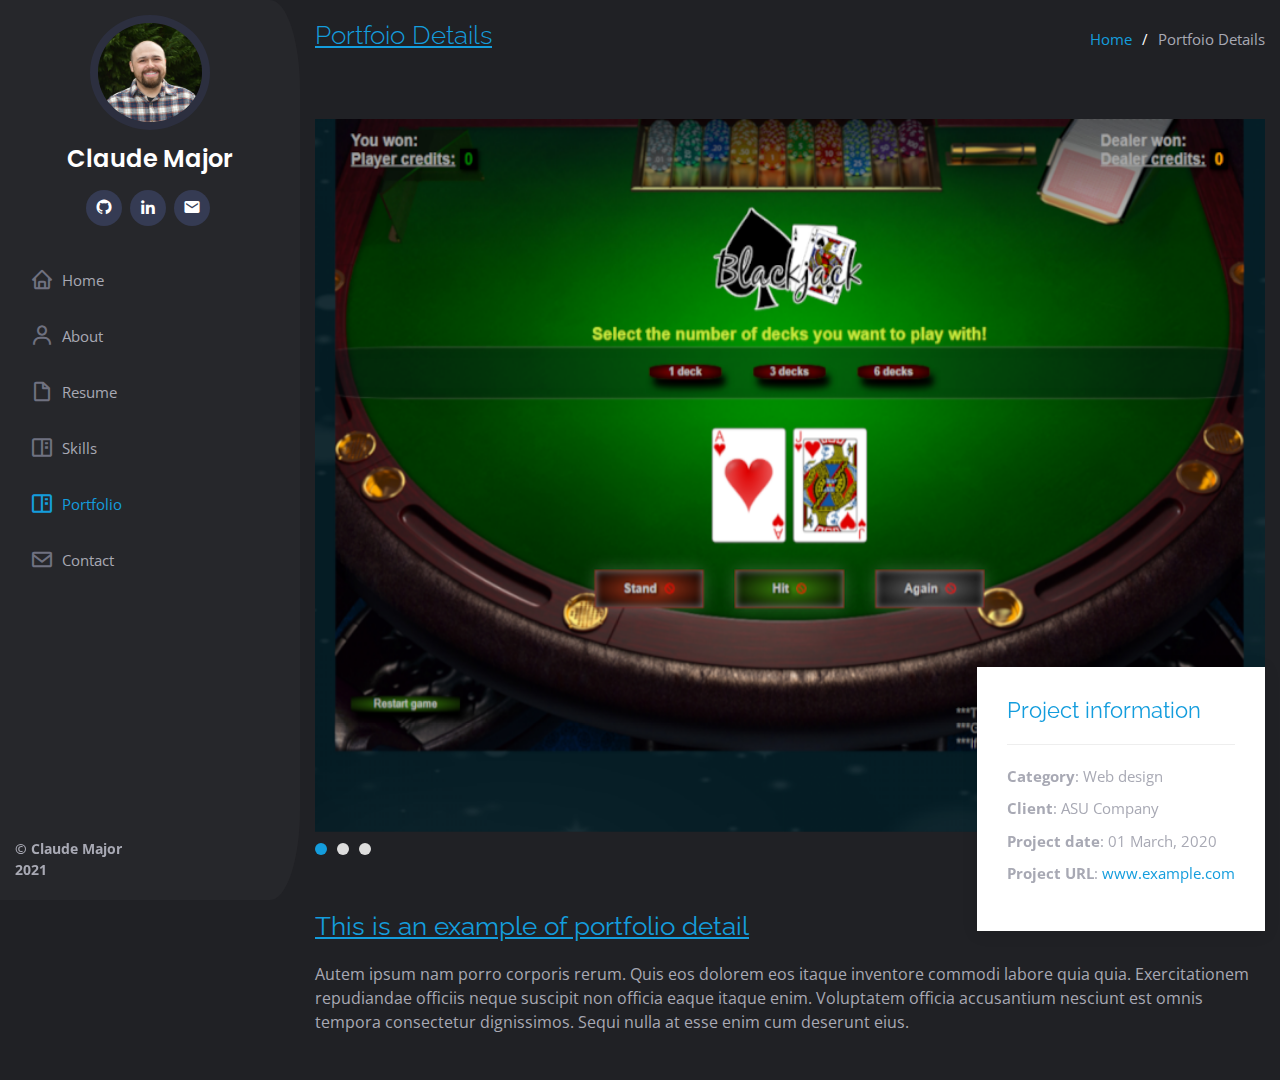
==== commit 44284aad: "removed info" ====
--- a/portfolio-details.html
+++ b/portfolio-details.html
@@ -100,9 +100,9 @@
         <div class="portfolio-details-container">
 
           <div class="owl-carousel portfolio-details-carousel">
-            <img src="assets/img/portfolio-details-1.jpg" class="img-fluid" alt="">
-            <img src="assets/img/portfolio-details-2.jpg" class="img-fluid" alt="">
-            <img src="assets/img/portfolio-details-3.jpg" class="img-fluid" alt="">
+            <img src="assets/img/blackjack.png" class="img-fluid" alt="">
+            <img src="assets/img/blackjack.png" class="img-fluid" alt="">
+            <img src="assets/img/blackjack.png" class="img-fluid" alt="">
           </div>
 
           <div class="portfolio-info">
